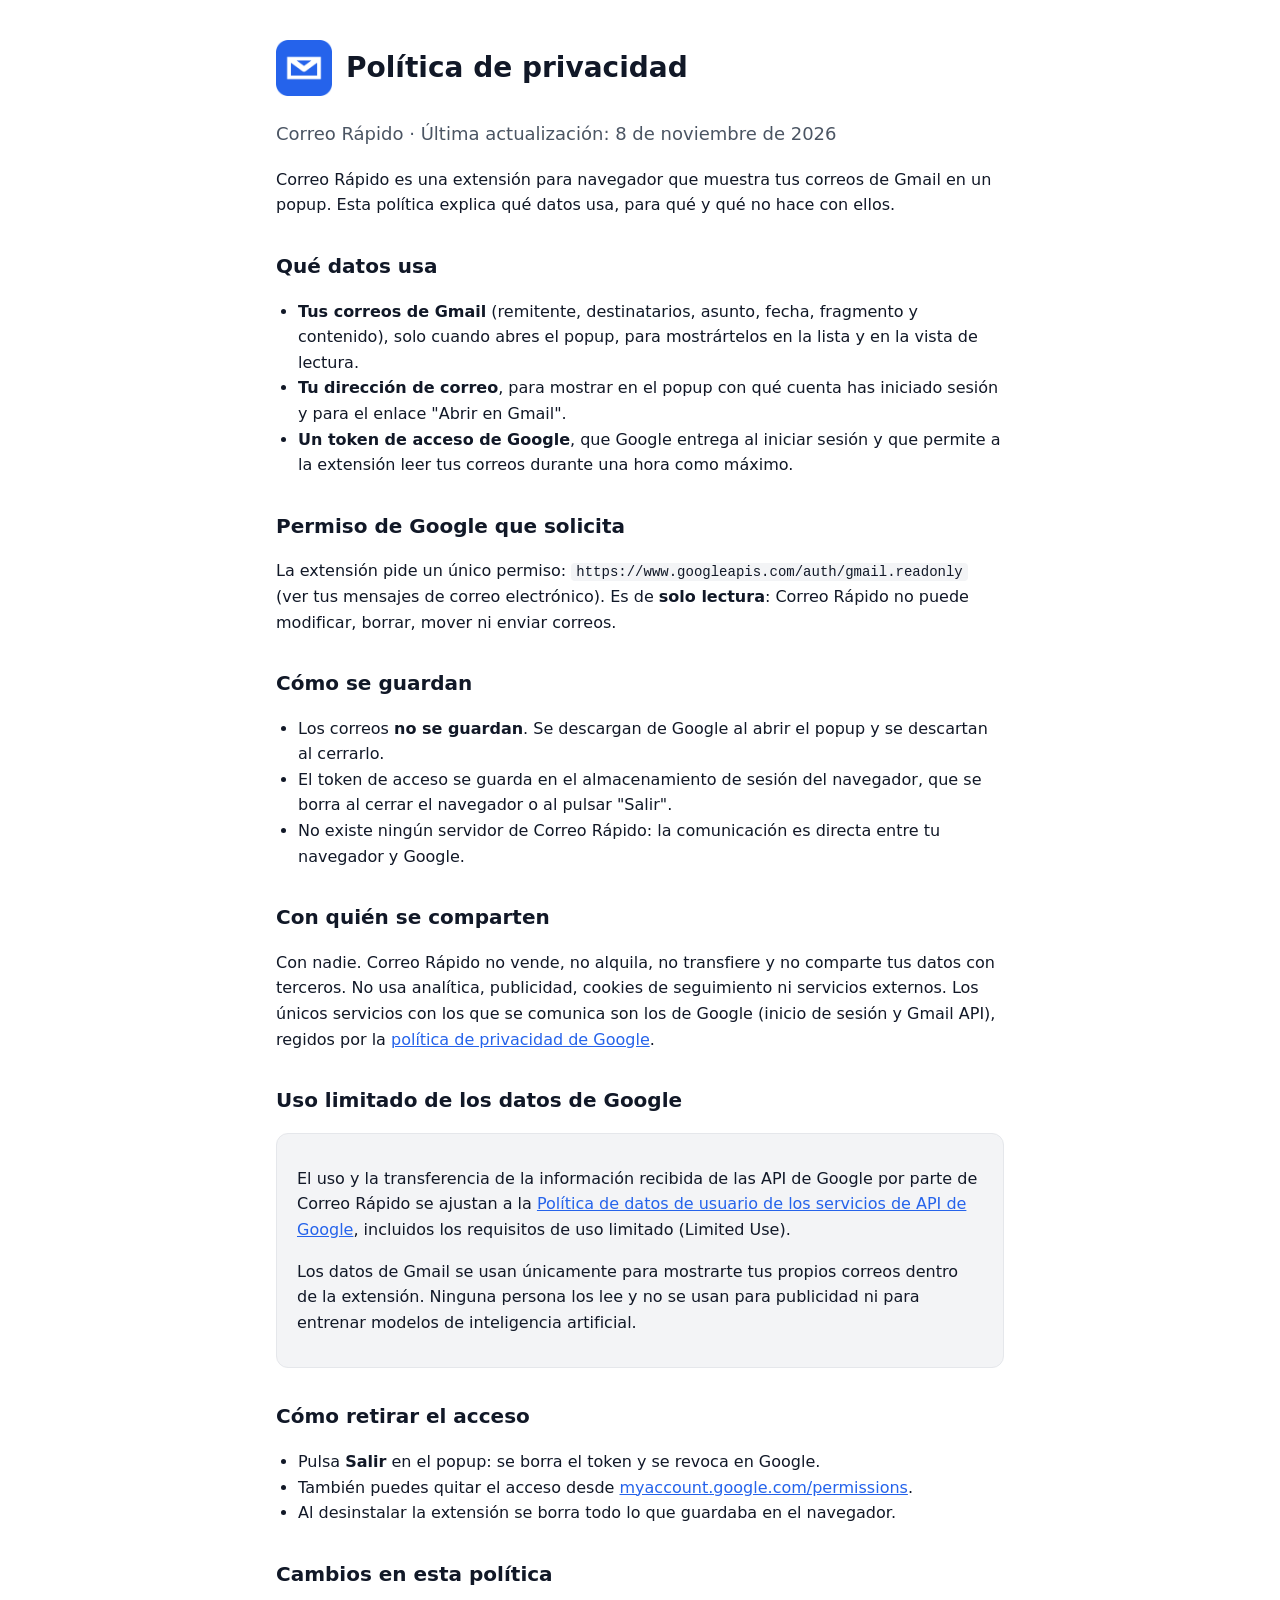
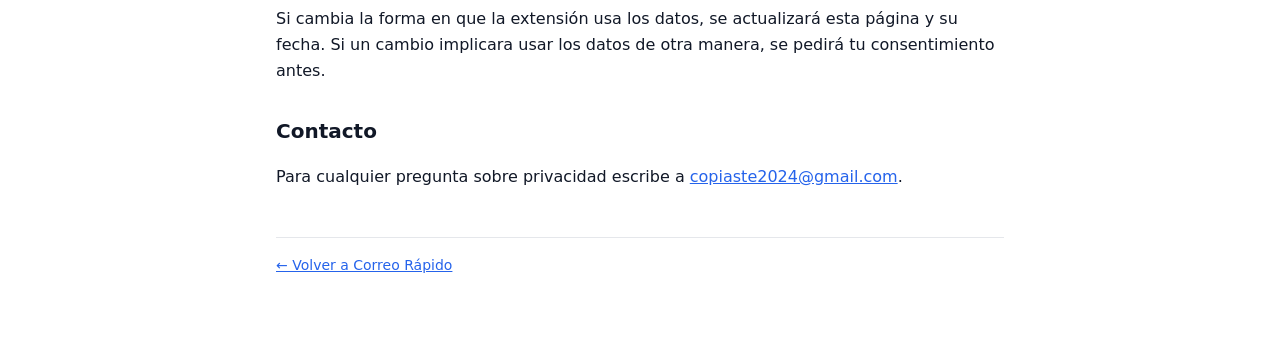
==== privacidad.html @ 7590b8cd "feat: pagina de inicio y politica de privacidad de Correo Rapido" ====
<!doctype html>
<html lang="es">
  <head>
    <meta charset="utf-8" />
    <meta name="viewport" content="width=device-width, initial-scale=1" />
    <title>Política de privacidad · Correo Rápido</title>
    <link rel="icon" href="icon-128.png" />
    <link rel="stylesheet" href="style.css" />
  </head>
  <body>
    <main>
      <header>
        <img src="icon-128.png" alt="" />
        <h1>Política de privacidad</h1>
      </header>
      <p class="lead">Correo Rápido · Última actualización: 8 de noviembre de 2026</p>

      <p>
        Correo Rápido es una extensión para navegador que muestra tus correos de Gmail en un popup.
        Esta política explica qué datos usa, para qué y qué no hace con ellos.
      </p>

      <h2>Qué datos usa</h2>
      <ul>
        <li>
          <strong>Tus correos de Gmail</strong> (remitente, destinatarios, asunto, fecha, fragmento y contenido),
          solo cuando abres el popup, para mostrártelos en la lista y en la vista de lectura.
        </li>
        <li>
          <strong>Tu dirección de correo</strong>, para mostrar en el popup con qué cuenta has iniciado sesión
          y para el enlace "Abrir en Gmail".
        </li>
        <li>
          <strong>Un token de acceso de Google</strong>, que Google entrega al iniciar sesión y que permite a la
          extensión leer tus correos durante una hora como máximo.
        </li>
      </ul>

      <h2>Permiso de Google que solicita</h2>
      <p>
        La extensión pide un único permiso: <code>https://www.googleapis.com/auth/gmail.readonly</code>
        (ver tus mensajes de correo electrónico). Es de <strong>solo lectura</strong>: Correo Rápido no puede
        modificar, borrar, mover ni enviar correos.
      </p>

      <h2>Cómo se guardan</h2>
      <ul>
        <li>
          Los correos <strong>no se guardan</strong>. Se descargan de Google al abrir el popup y se descartan
          al cerrarlo.
        </li>
        <li>
          El token de acceso se guarda en el almacenamiento de sesión del navegador, que se borra al cerrar
          el navegador o al pulsar "Salir".
        </li>
        <li>
          No existe ningún servidor de Correo Rápido: la comunicación es directa entre tu navegador y Google.
        </li>
      </ul>

      <h2>Con quién se comparten</h2>
      <p>
        Con nadie. Correo Rápido no vende, no alquila, no transfiere y no comparte tus datos con terceros.
        No usa analítica, publicidad, cookies de seguimiento ni servicios externos. Los únicos servicios con
        los que se comunica son los de Google (inicio de sesión y Gmail API), regidos por la
        <a href="https://policies.google.com/privacy" target="_blank" rel="noopener">política de privacidad de Google</a>.
      </p>

      <h2>Uso limitado de los datos de Google</h2>
      <div class="card">
        <p>
          El uso y la transferencia de la información recibida de las API de Google por parte de Correo Rápido
          se ajustan a la
          <a href="https://developers.google.com/terms/api-services-user-data-policy" target="_blank" rel="noopener">Política de datos de usuario de los servicios de API de Google</a>,
          incluidos los requisitos de uso limitado (Limited Use).
        </p>
        <p>
          Los datos de Gmail se usan únicamente para mostrarte tus propios correos dentro de la extensión.
          Ninguna persona los lee y no se usan para publicidad ni para entrenar modelos de inteligencia artificial.
        </p>
      </div>

      <h2>Cómo retirar el acceso</h2>
      <ul>
        <li>Pulsa <strong>Salir</strong> en el popup: se borra el token y se revoca en Google.</li>
        <li>
          También puedes quitar el acceso desde
          <a href="https://myaccount.google.com/permissions" target="_blank" rel="noopener">myaccount.google.com/permissions</a>.
        </li>
        <li>Al desinstalar la extensión se borra todo lo que guardaba en el navegador.</li>
      </ul>

      <h2>Cambios en esta política</h2>
      <p>
        Si cambia la forma en que la extensión usa los datos, se actualizará esta página y su fecha.
        Si un cambio implicara usar los datos de otra manera, se pedirá tu consentimiento antes.
      </p>

      <h2>Contacto</h2>
      <p>
        Para cualquier pregunta sobre privacidad escribe a
        <a href="mailto:copiaste2024@gmail.com">copiaste2024@gmail.com</a>.
      </p>

      <footer><a href="index.html">← Volver a Correo Rápido</a></footer>
    </main>
  </body>
</html>
---- style.css ----
:root {
  --bg: #ffffff;
  --surface: #f3f4f6;
  --text: #111827;
  --muted: #4b5563;
  --primary: #2563eb;
  --border: #e5e7eb;
  color-scheme: light;
}

@media (prefers-color-scheme: dark) {
  :root {
    --bg: #111827;
    --surface: #1f2937;
    --text: #f9fafb;
    --muted: #9ca3af;
    --primary: #60a5fa;
    --border: #374151;
    color-scheme: dark;
  }
}

* {
  box-sizing: border-box;
}

body {
  margin: 0;
  background: var(--bg);
  color: var(--text);
  font: 16px/1.6 system-ui, -apple-system, 'Segoe UI', sans-serif;
}

main {
  max-width: 760px;
  margin: 0 auto;
  padding: 40px 16px 64px;
}

header {
  display: flex;
  align-items: center;
  gap: 14px;
  margin-bottom: 24px;
}

header img {
  width: 56px;
  height: 56px;
}

h1 {
  margin: 0;
  font-size: 28px;
}

h2 {
  margin-top: 32px;
  font-size: 20px;
}

a {
  color: var(--primary);
}

.lead {
  color: var(--muted);
  font-size: 18px;
}

.card {
  padding: 16px 20px;
  border: 1px solid var(--border);
  border-radius: 12px;
  background: var(--surface);
}

ul {
  padding-left: 22px;
}

code {
  padding: 1px 5px;
  border-radius: 4px;
  background: var(--surface);
  font-size: 14px;
}

footer {
  margin-top: 48px;
  padding-top: 16px;
  border-top: 1px solid var(--border);
  color: var(--muted);
  font-size: 14px;
}
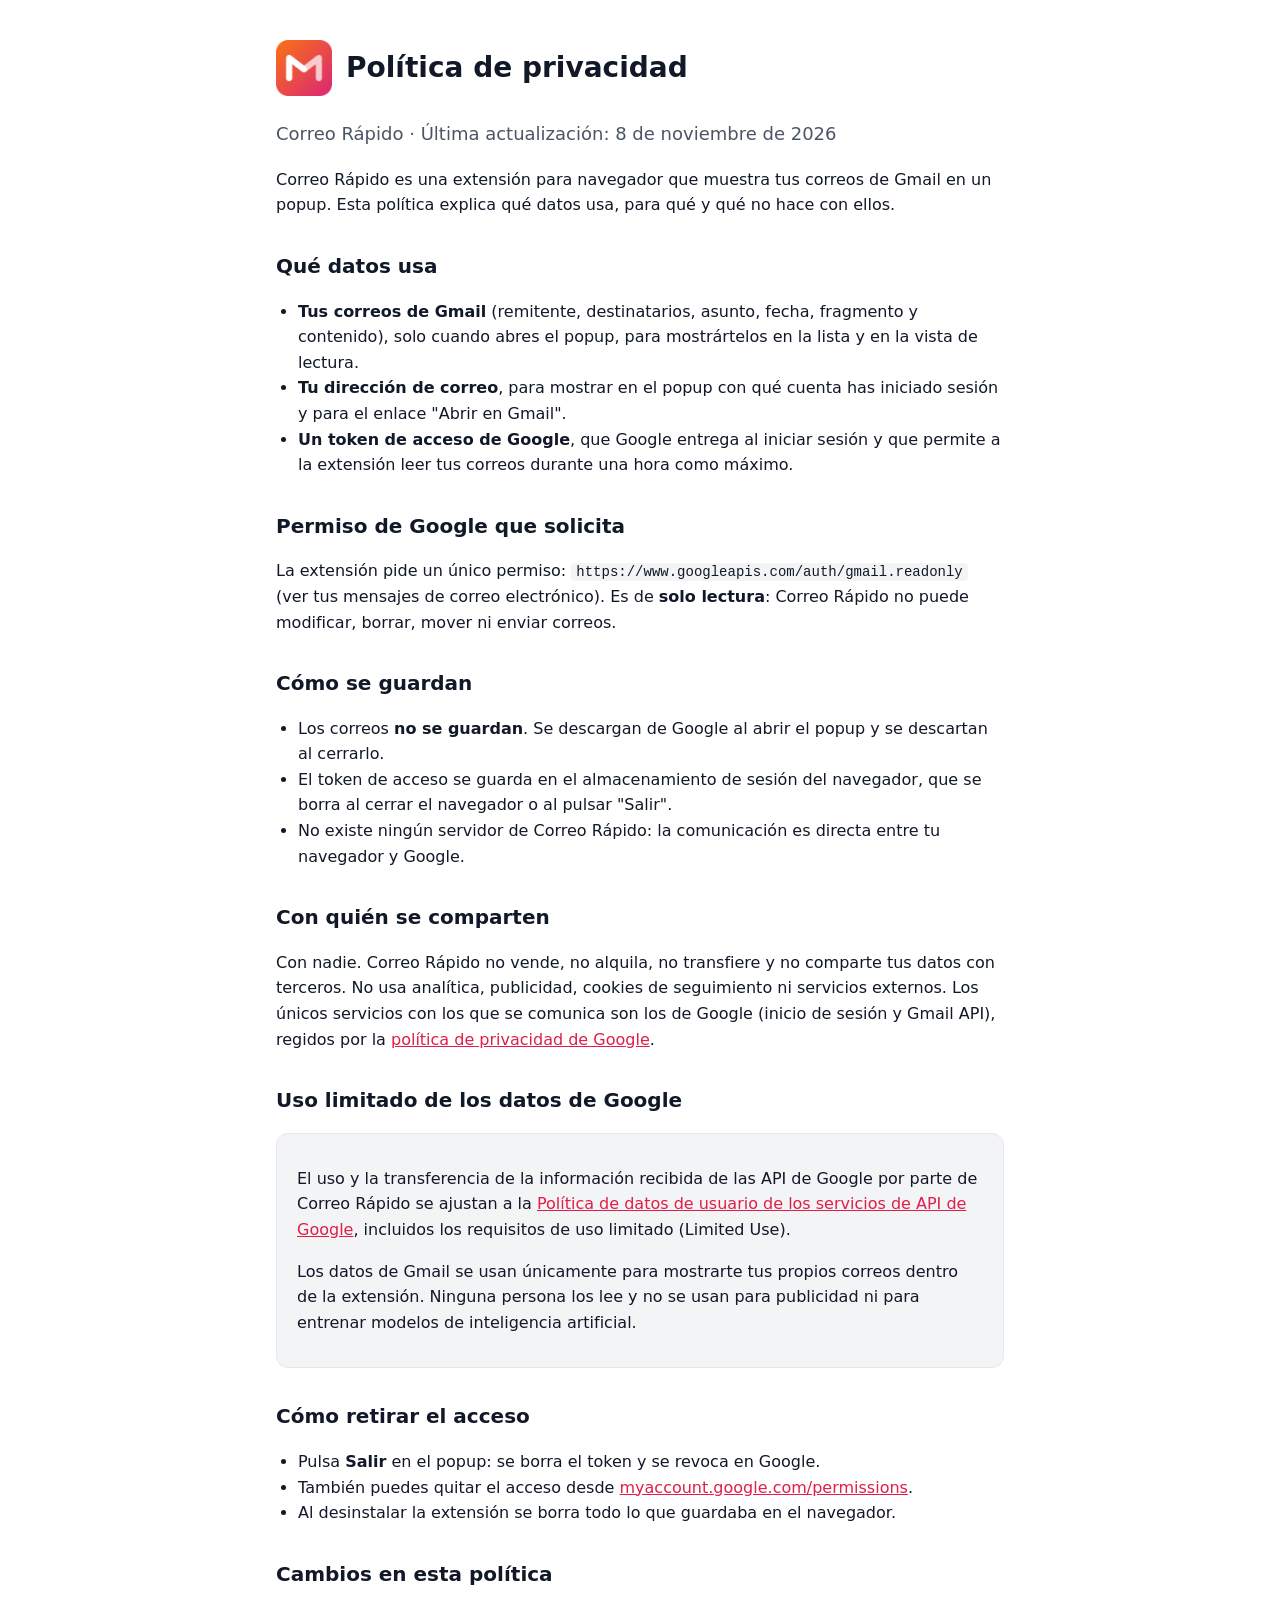
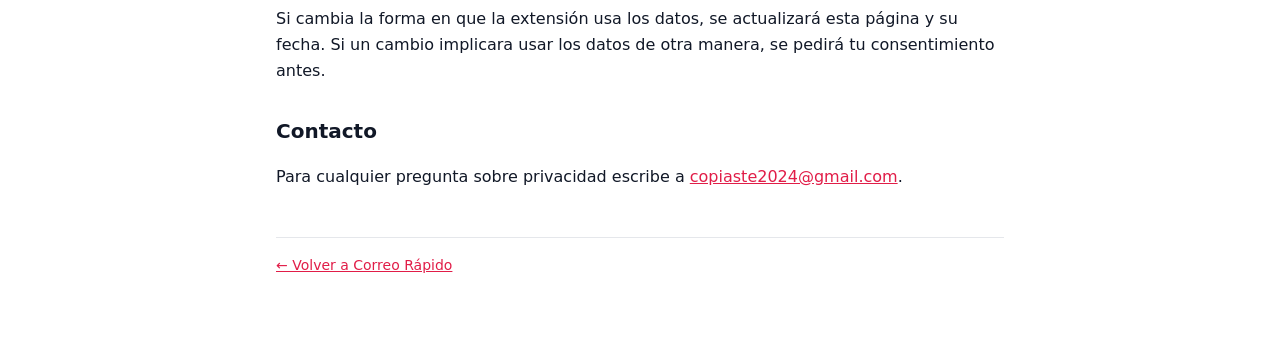
==== commit f5158cf9: "feat: logo M naranja-rosa y color de marca rosa" ====
--- a/privacidad.html
+++ b/privacidad.html
@@ -4,13 +4,13 @@
     <meta charset="utf-8" />
     <meta name="viewport" content="width=device-width, initial-scale=1" />
     <title>Política de privacidad · Correo Rápido</title>
-    <link rel="icon" href="icon-128.png" />
+    <link rel="icon" href="logo.png" />
     <link rel="stylesheet" href="style.css" />
   </head>
   <body>
     <main>
       <header>
-        <img src="icon-128.png" alt="" />
+        <img src="logo.png" alt="" />
         <h1>Política de privacidad</h1>
       </header>
       <p class="lead">Correo Rápido · Última actualización: 8 de noviembre de 2026</p>
--- a/style.css
+++ b/style.css
@@ -3,7 +3,7 @@
   --surface: #f3f4f6;
   --text: #111827;
   --muted: #4b5563;
-  --primary: #2563eb;
+  --primary: #e11d48;
   --border: #e5e7eb;
   color-scheme: light;
 }
@@ -14,7 +14,7 @@
     --surface: #1f2937;
     --text: #f9fafb;
     --muted: #9ca3af;
-    --primary: #60a5fa;
+    --primary: #fda4af;
     --border: #374151;
     color-scheme: dark;
   }
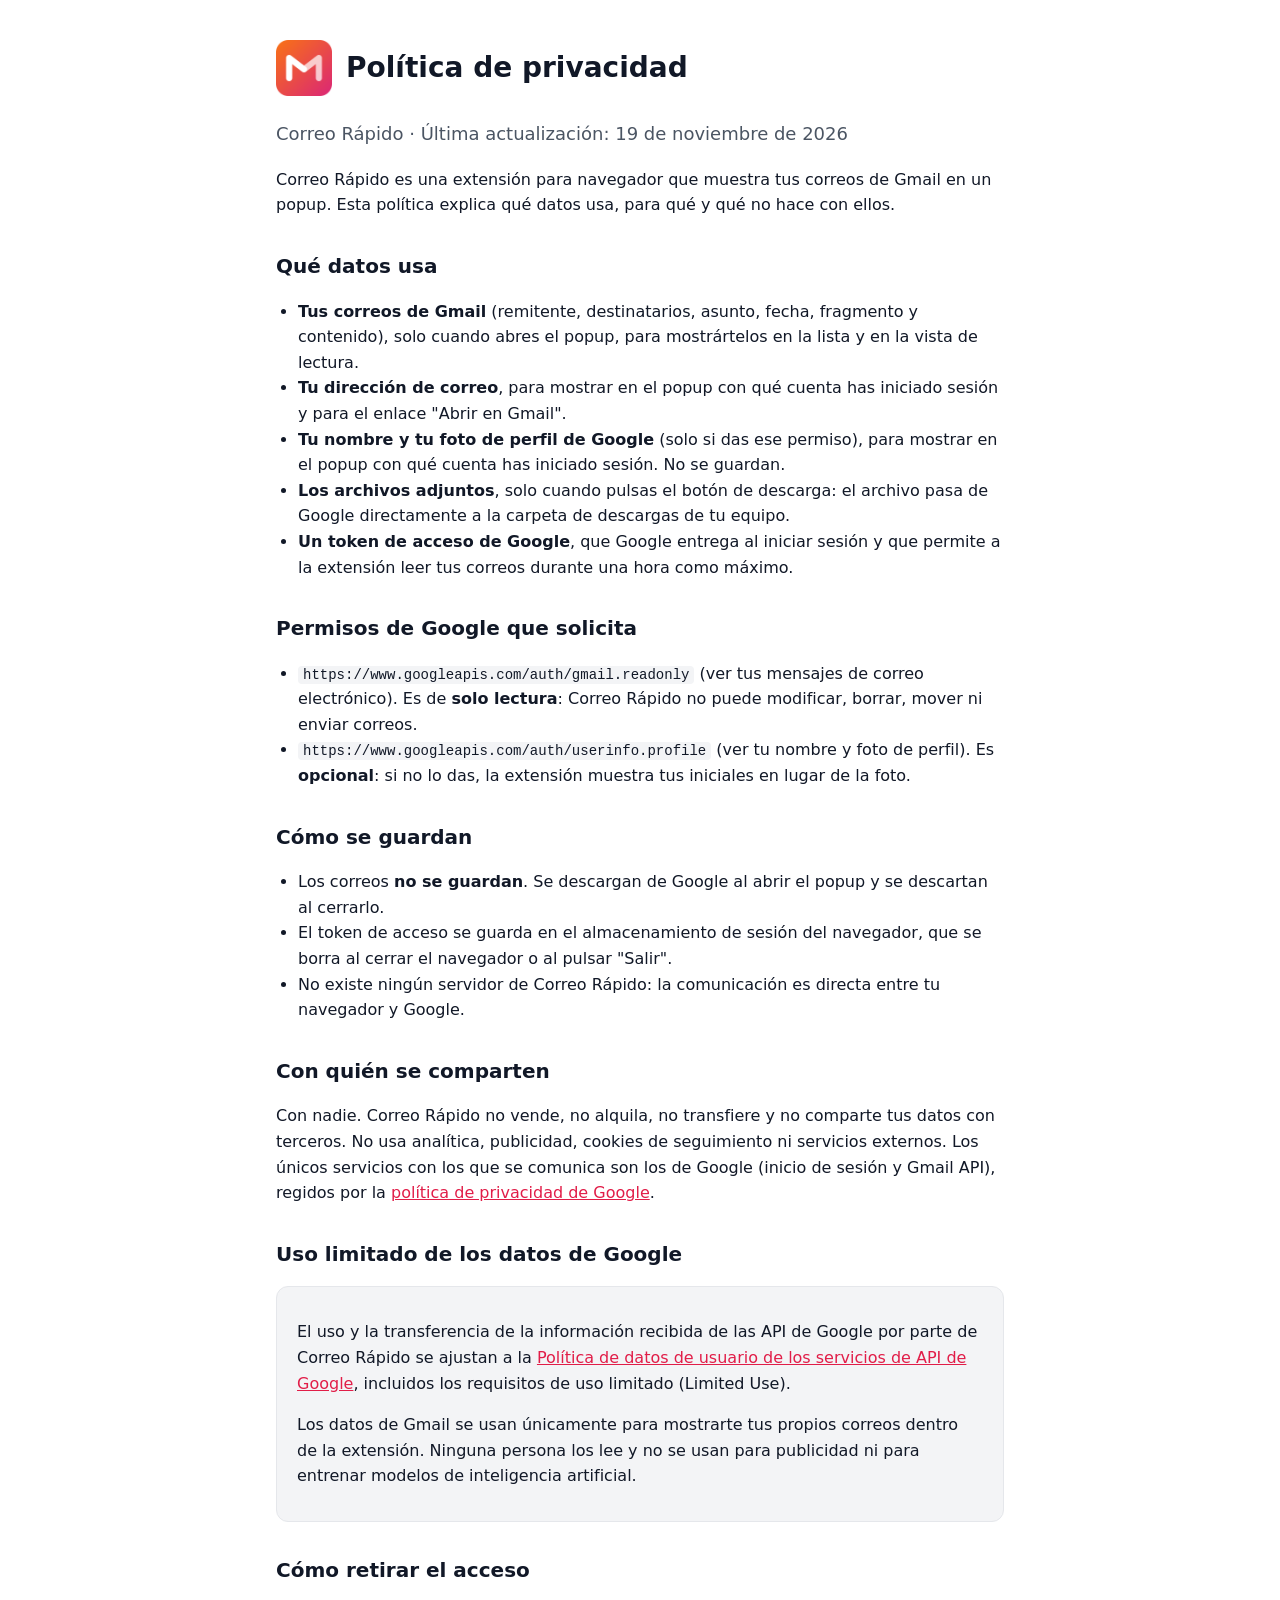
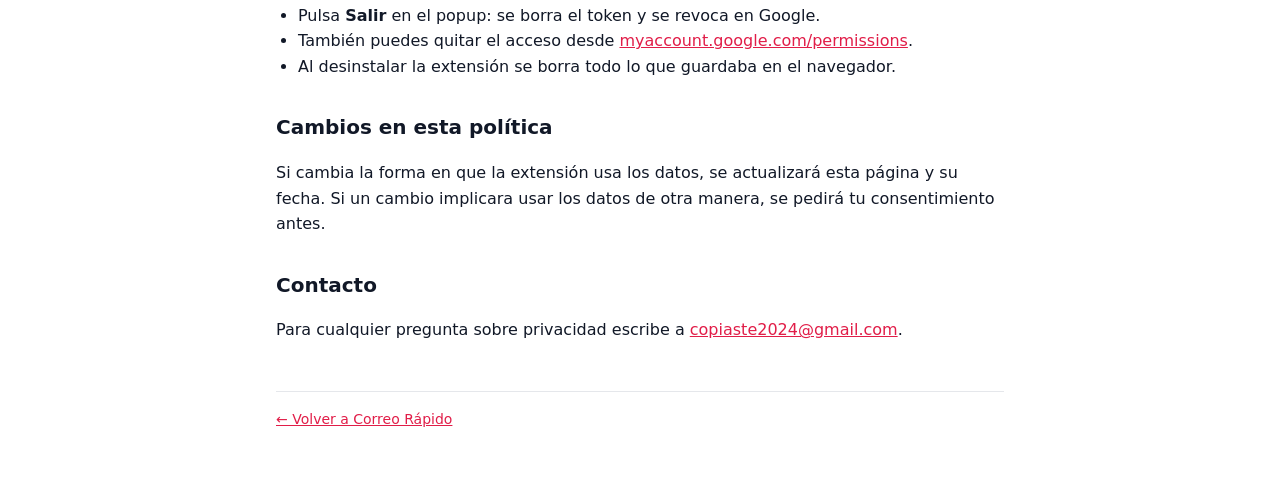
==== commit 98145b70: "docs: privacidad con perfil opcional y descarga de adjuntos" ====
--- a/privacidad.html
+++ b/privacidad.html
@@ -13,7 +13,7 @@
         <img src="logo.png" alt="" />
         <h1>Política de privacidad</h1>
       </header>
-      <p class="lead">Correo Rápido · Última actualización: 8 de noviembre de 2026</p>
+      <p class="lead">Correo Rápido · Última actualización: 19 de noviembre de 2026</p>
 
       <p>
         Correo Rápido es una extensión para navegador que muestra tus correos de Gmail en un popup.
@@ -31,17 +31,30 @@
           y para el enlace "Abrir en Gmail".
         </li>
         <li>
+          <strong>Tu nombre y tu foto de perfil de Google</strong> (solo si das ese permiso), para mostrar en el
+          popup con qué cuenta has iniciado sesión. No se guardan.
+        </li>
+        <li>
+          <strong>Los archivos adjuntos</strong>, solo cuando pulsas el botón de descarga: el archivo pasa de
+          Google directamente a la carpeta de descargas de tu equipo.
+        </li>
+        <li>
           <strong>Un token de acceso de Google</strong>, que Google entrega al iniciar sesión y que permite a la
           extensión leer tus correos durante una hora como máximo.
         </li>
       </ul>
 
-      <h2>Permiso de Google que solicita</h2>
-      <p>
-        La extensión pide un único permiso: <code>https://www.googleapis.com/auth/gmail.readonly</code>
-        (ver tus mensajes de correo electrónico). Es de <strong>solo lectura</strong>: Correo Rápido no puede
-        modificar, borrar, mover ni enviar correos.
-      </p>
+      <h2>Permisos de Google que solicita</h2>
+      <ul>
+        <li>
+          <code>https://www.googleapis.com/auth/gmail.readonly</code> (ver tus mensajes de correo electrónico).
+          Es de <strong>solo lectura</strong>: Correo Rápido no puede modificar, borrar, mover ni enviar correos.
+        </li>
+        <li>
+          <code>https://www.googleapis.com/auth/userinfo.profile</code> (ver tu nombre y foto de perfil).
+          Es <strong>opcional</strong>: si no lo das, la extensión muestra tus iniciales en lugar de la foto.
+        </li>
+      </ul>
 
       <h2>Cómo se guardan</h2>
       <ul>
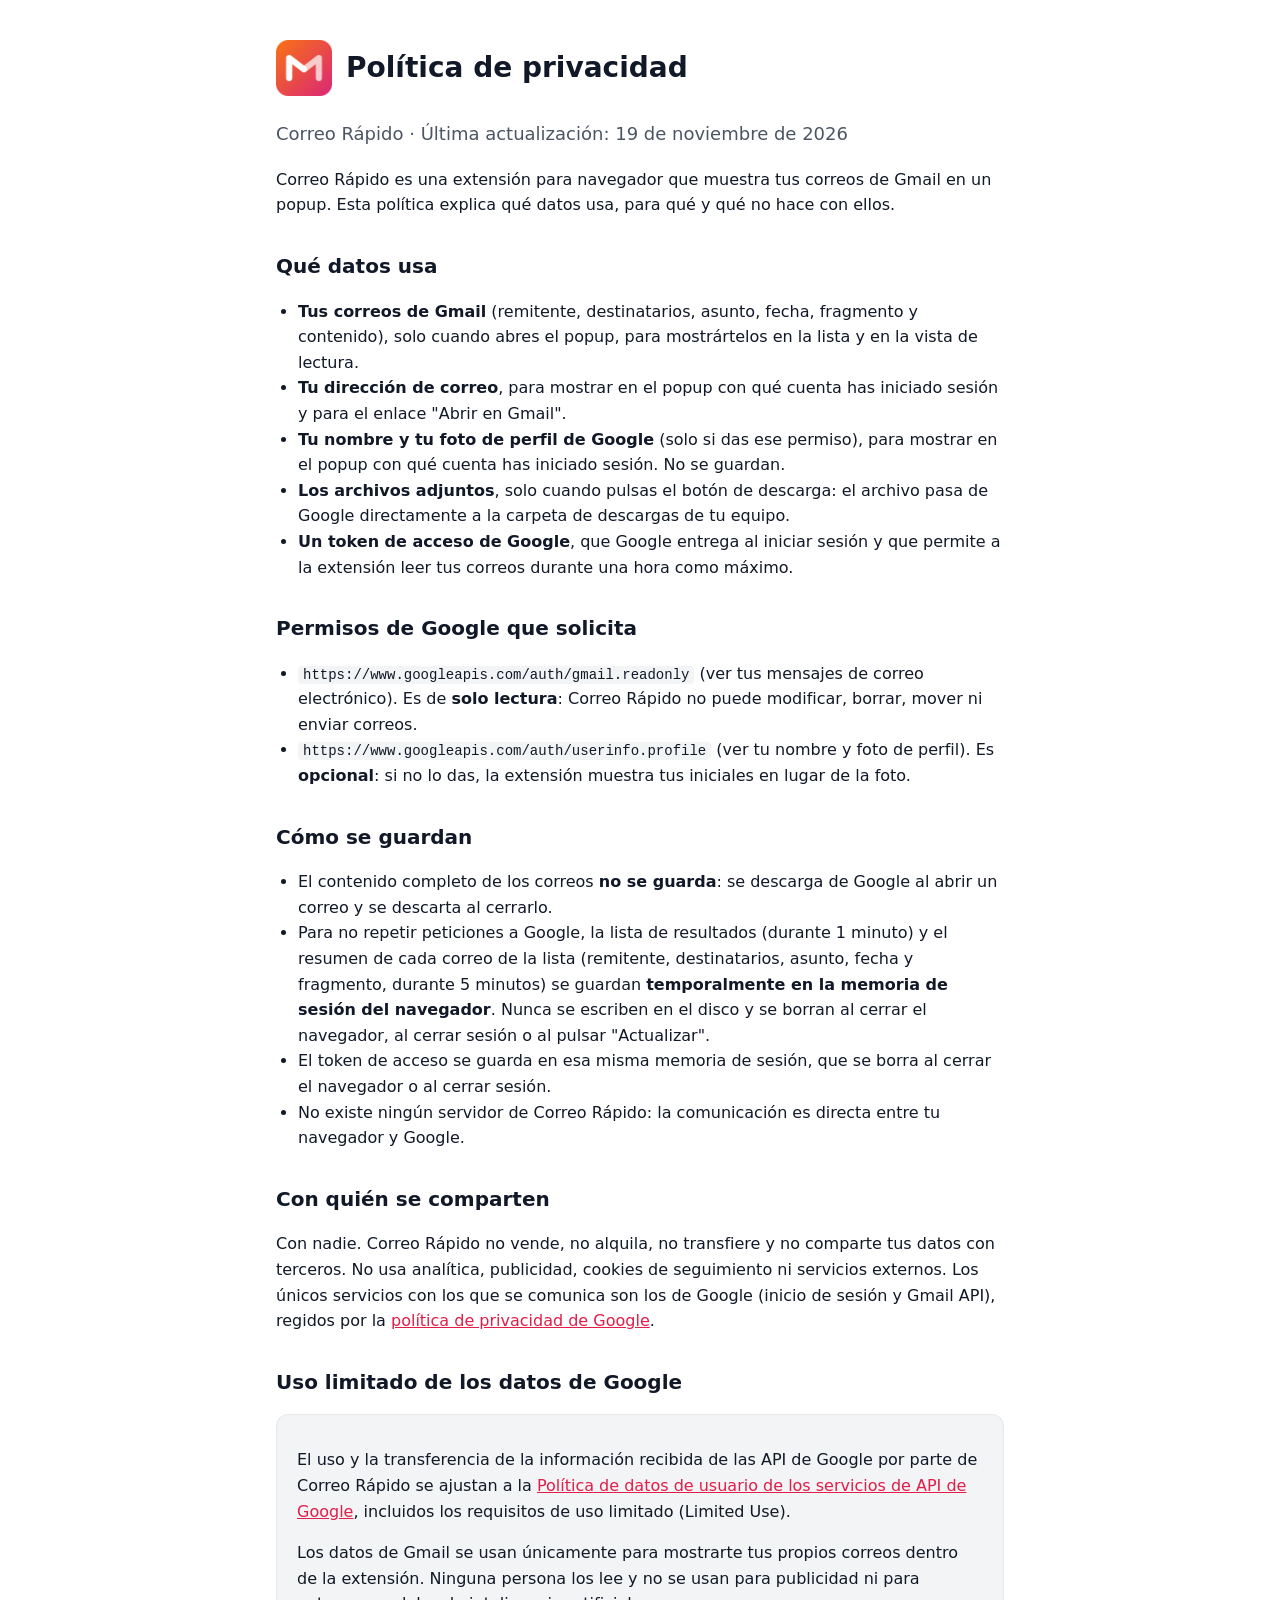
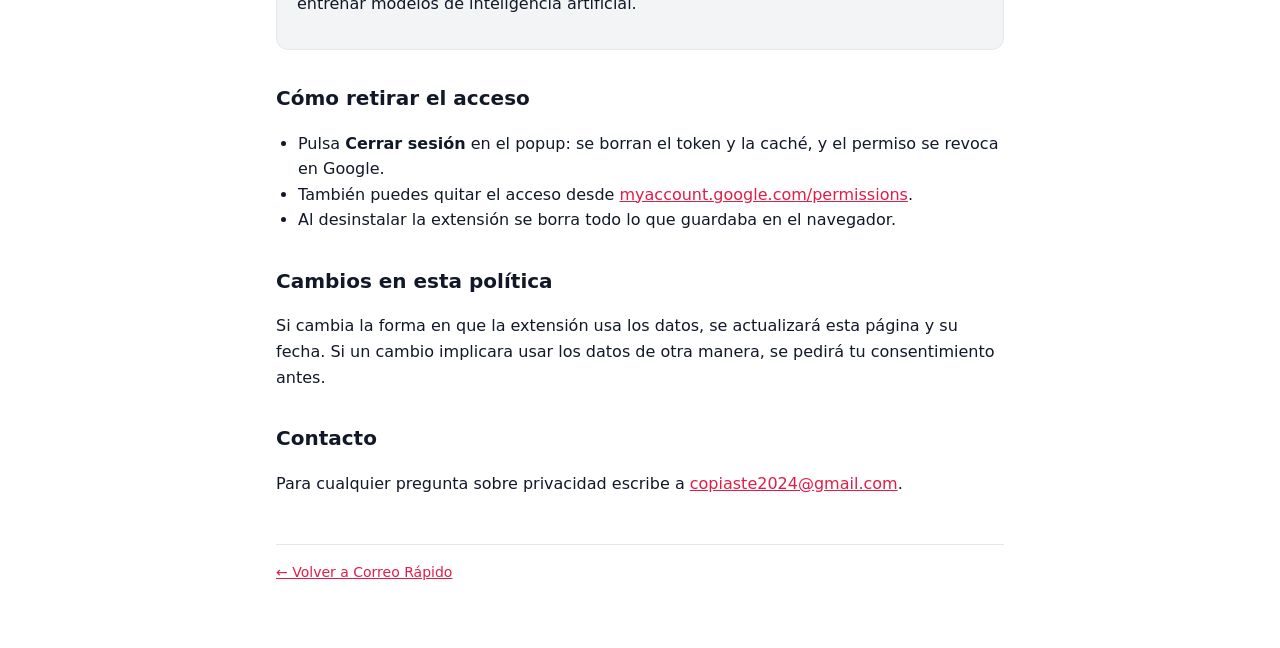
==== commit 3252d919: "docs: privacidad explica la cache temporal de sesion" ====
--- a/privacidad.html
+++ b/privacidad.html
@@ -59,12 +59,18 @@
       <h2>Cómo se guardan</h2>
       <ul>
         <li>
-          Los correos <strong>no se guardan</strong>. Se descargan de Google al abrir el popup y se descartan
-          al cerrarlo.
+          El contenido completo de los correos <strong>no se guarda</strong>: se descarga de Google al abrir un
+          correo y se descarta al cerrarlo.
         </li>
         <li>
-          El token de acceso se guarda en el almacenamiento de sesión del navegador, que se borra al cerrar
-          el navegador o al pulsar "Salir".
+          Para no repetir peticiones a Google, la lista de resultados (durante 1 minuto) y el resumen de cada
+          correo de la lista (remitente, destinatarios, asunto, fecha y fragmento, durante 5 minutos) se
+          guardan <strong>temporalmente en la memoria de sesión del navegador</strong>. Nunca se escriben en el
+          disco y se borran al cerrar el navegador, al cerrar sesión o al pulsar "Actualizar".
+        </li>
+        <li>
+          El token de acceso se guarda en esa misma memoria de sesión, que se borra al cerrar el navegador o al
+          cerrar sesión.
         </li>
         <li>
           No existe ningún servidor de Correo Rápido: la comunicación es directa entre tu navegador y Google.
@@ -95,7 +101,7 @@
 
       <h2>Cómo retirar el acceso</h2>
       <ul>
-        <li>Pulsa <strong>Salir</strong> en el popup: se borra el token y se revoca en Google.</li>
+        <li>Pulsa <strong>Cerrar sesión</strong> en el popup: se borran el token y la caché, y el permiso se revoca en Google.</li>
         <li>
           También puedes quitar el acceso desde
           <a href="https://myaccount.google.com/permissions" target="_blank" rel="noopener">myaccount.google.com/permissions</a>.
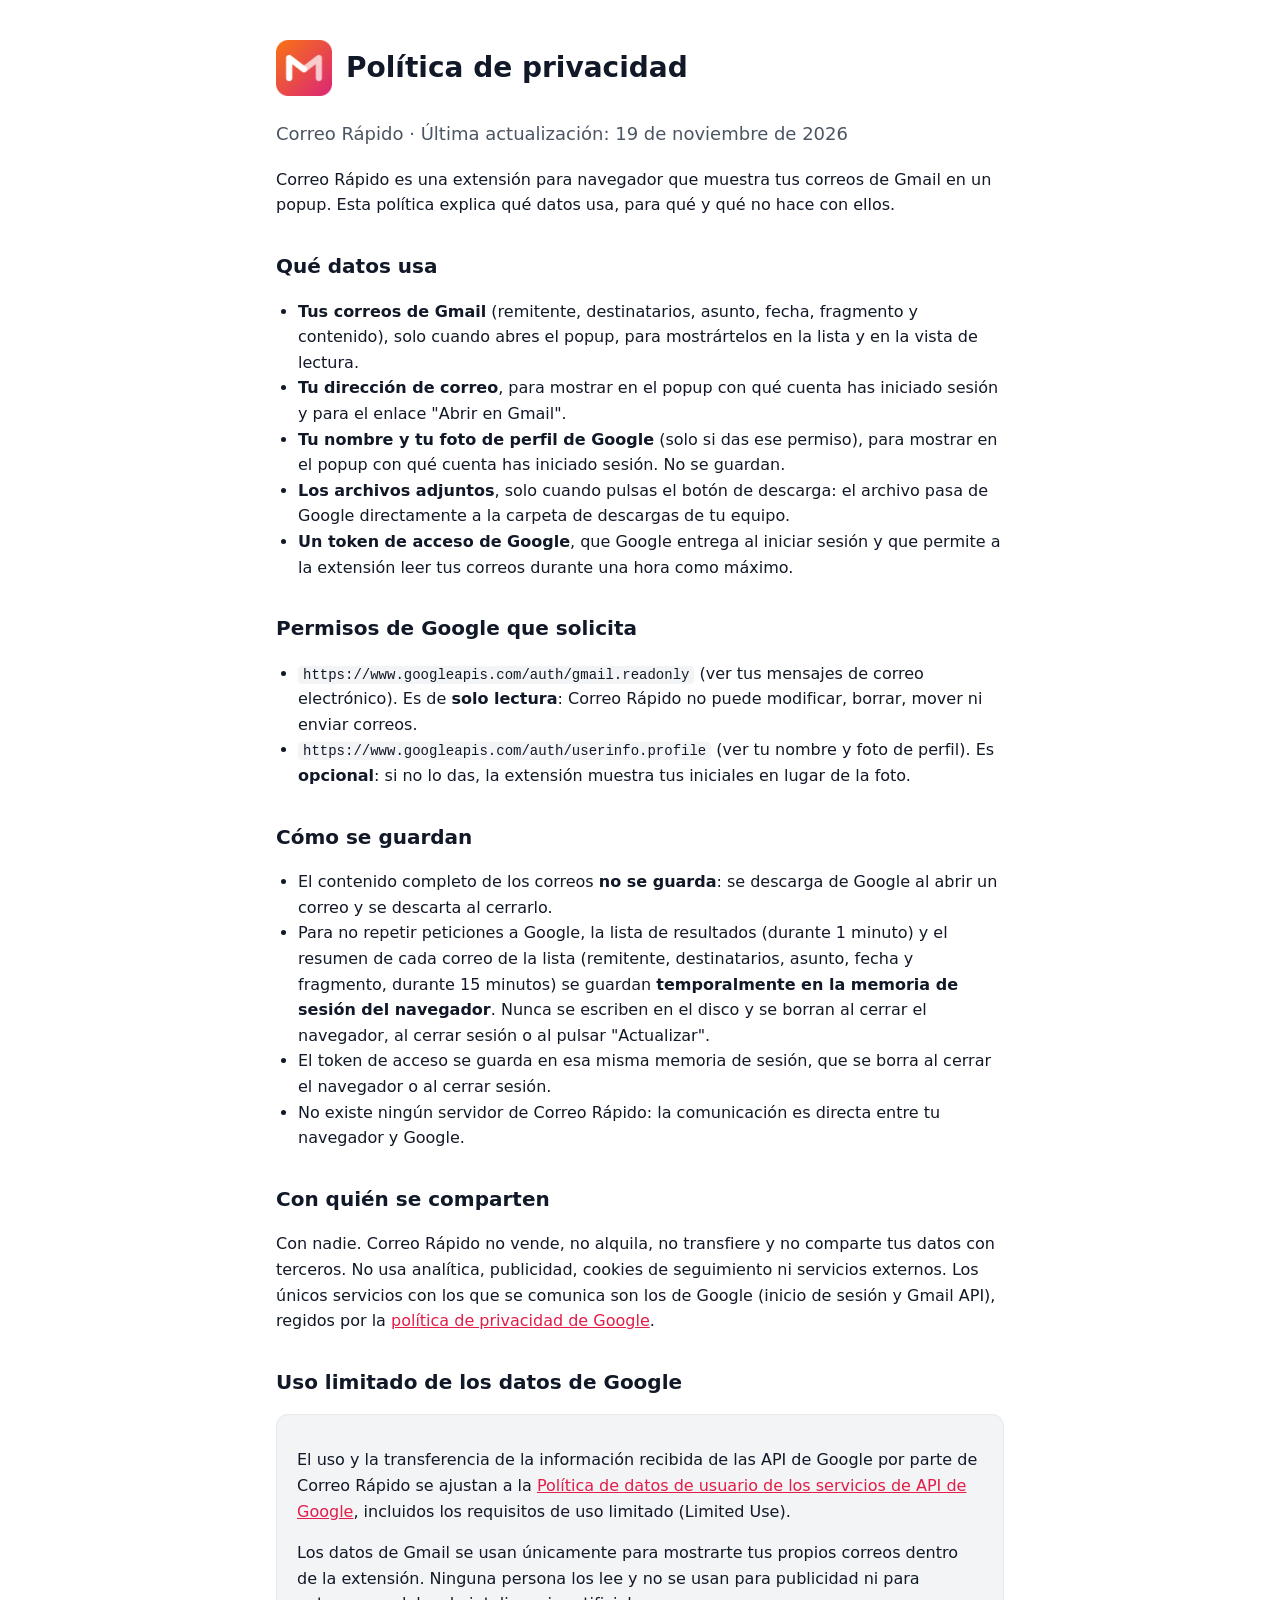
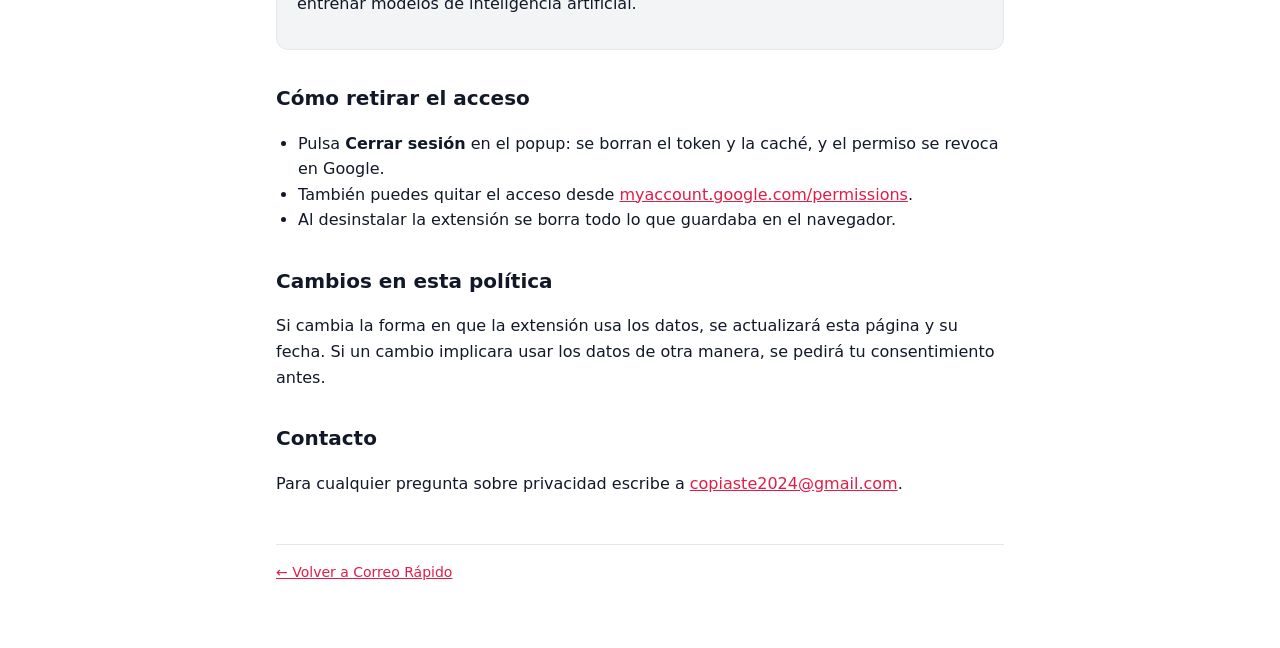
==== commit a5d54418: "docs: cache de resumenes de 15 minutos" ====
--- a/privacidad.html
+++ b/privacidad.html
@@ -64,7 +64,7 @@
         </li>
         <li>
           Para no repetir peticiones a Google, la lista de resultados (durante 1 minuto) y el resumen de cada
-          correo de la lista (remitente, destinatarios, asunto, fecha y fragmento, durante 5 minutos) se
+          correo de la lista (remitente, destinatarios, asunto, fecha y fragmento, durante 15 minutos) se
           guardan <strong>temporalmente en la memoria de sesión del navegador</strong>. Nunca se escriben en el
           disco y se borran al cerrar el navegador, al cerrar sesión o al pulsar "Actualizar".
         </li>
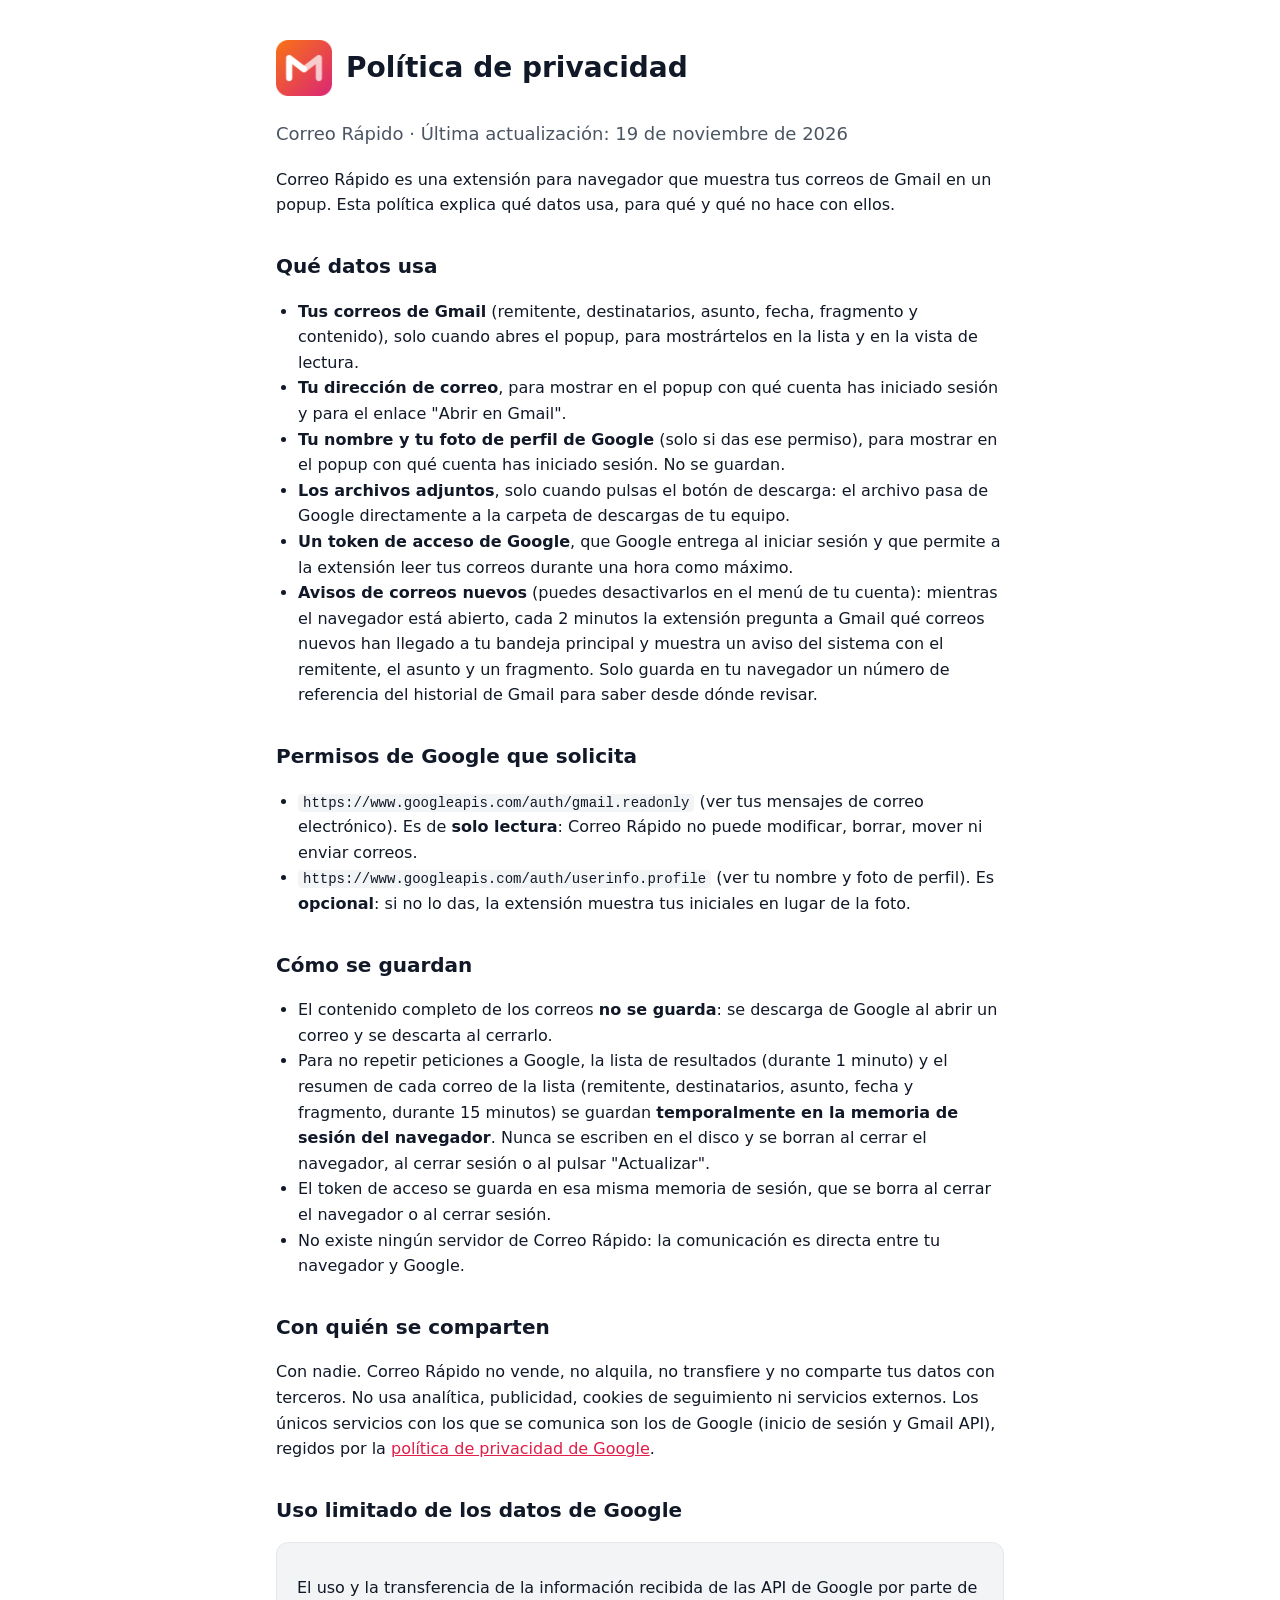
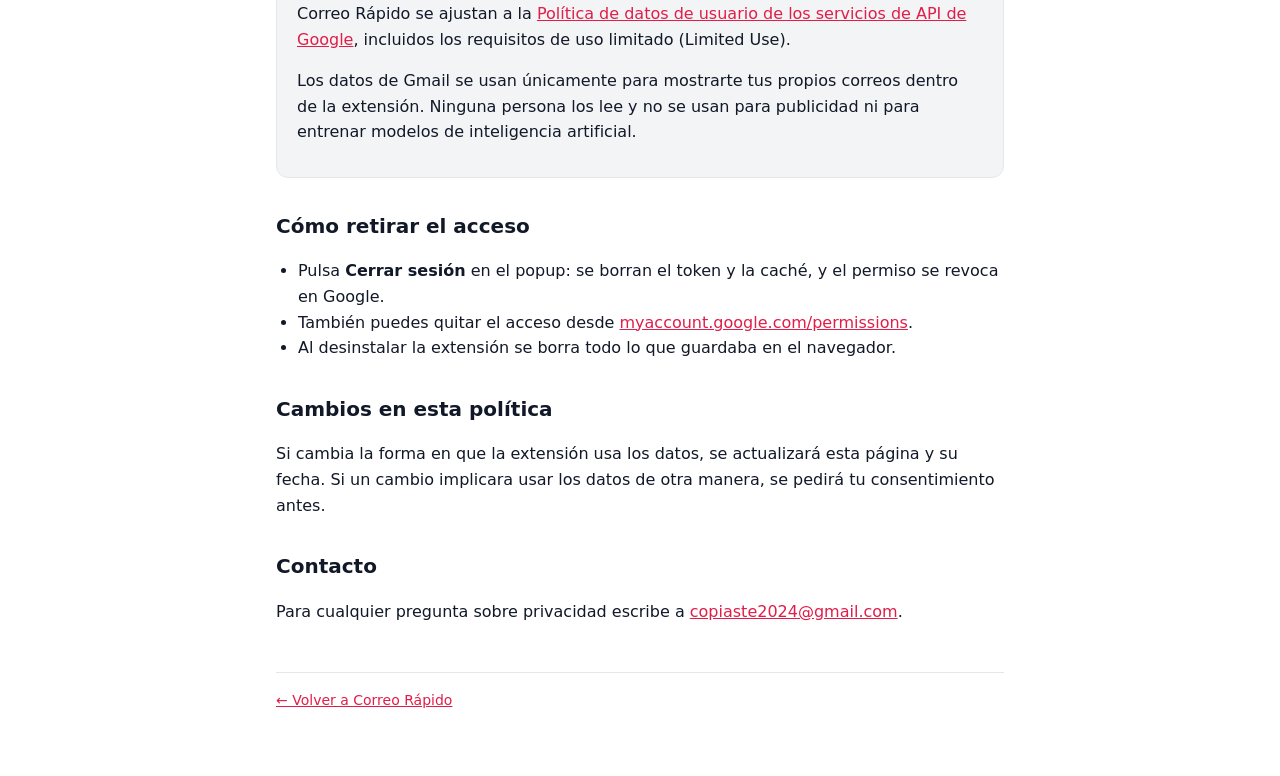
==== commit 8b8adadf: "docs: avisos de correos nuevos en la pagina y la privacidad" ====
--- a/privacidad.html
+++ b/privacidad.html
@@ -41,6 +41,12 @@
         <li>
           <strong>Un token de acceso de Google</strong>, que Google entrega al iniciar sesión y que permite a la
           extensión leer tus correos durante una hora como máximo.
+        </li>
+        <li>
+          <strong>Avisos de correos nuevos</strong> (puedes desactivarlos en el menú de tu cuenta): mientras el
+          navegador está abierto, cada 2 minutos la extensión pregunta a Gmail qué correos nuevos han llegado a tu
+          bandeja principal y muestra un aviso del sistema con el remitente, el asunto y un fragmento. Solo guarda
+          en tu navegador un número de referencia del historial de Gmail para saber desde dónde revisar.
         </li>
       </ul>
 
